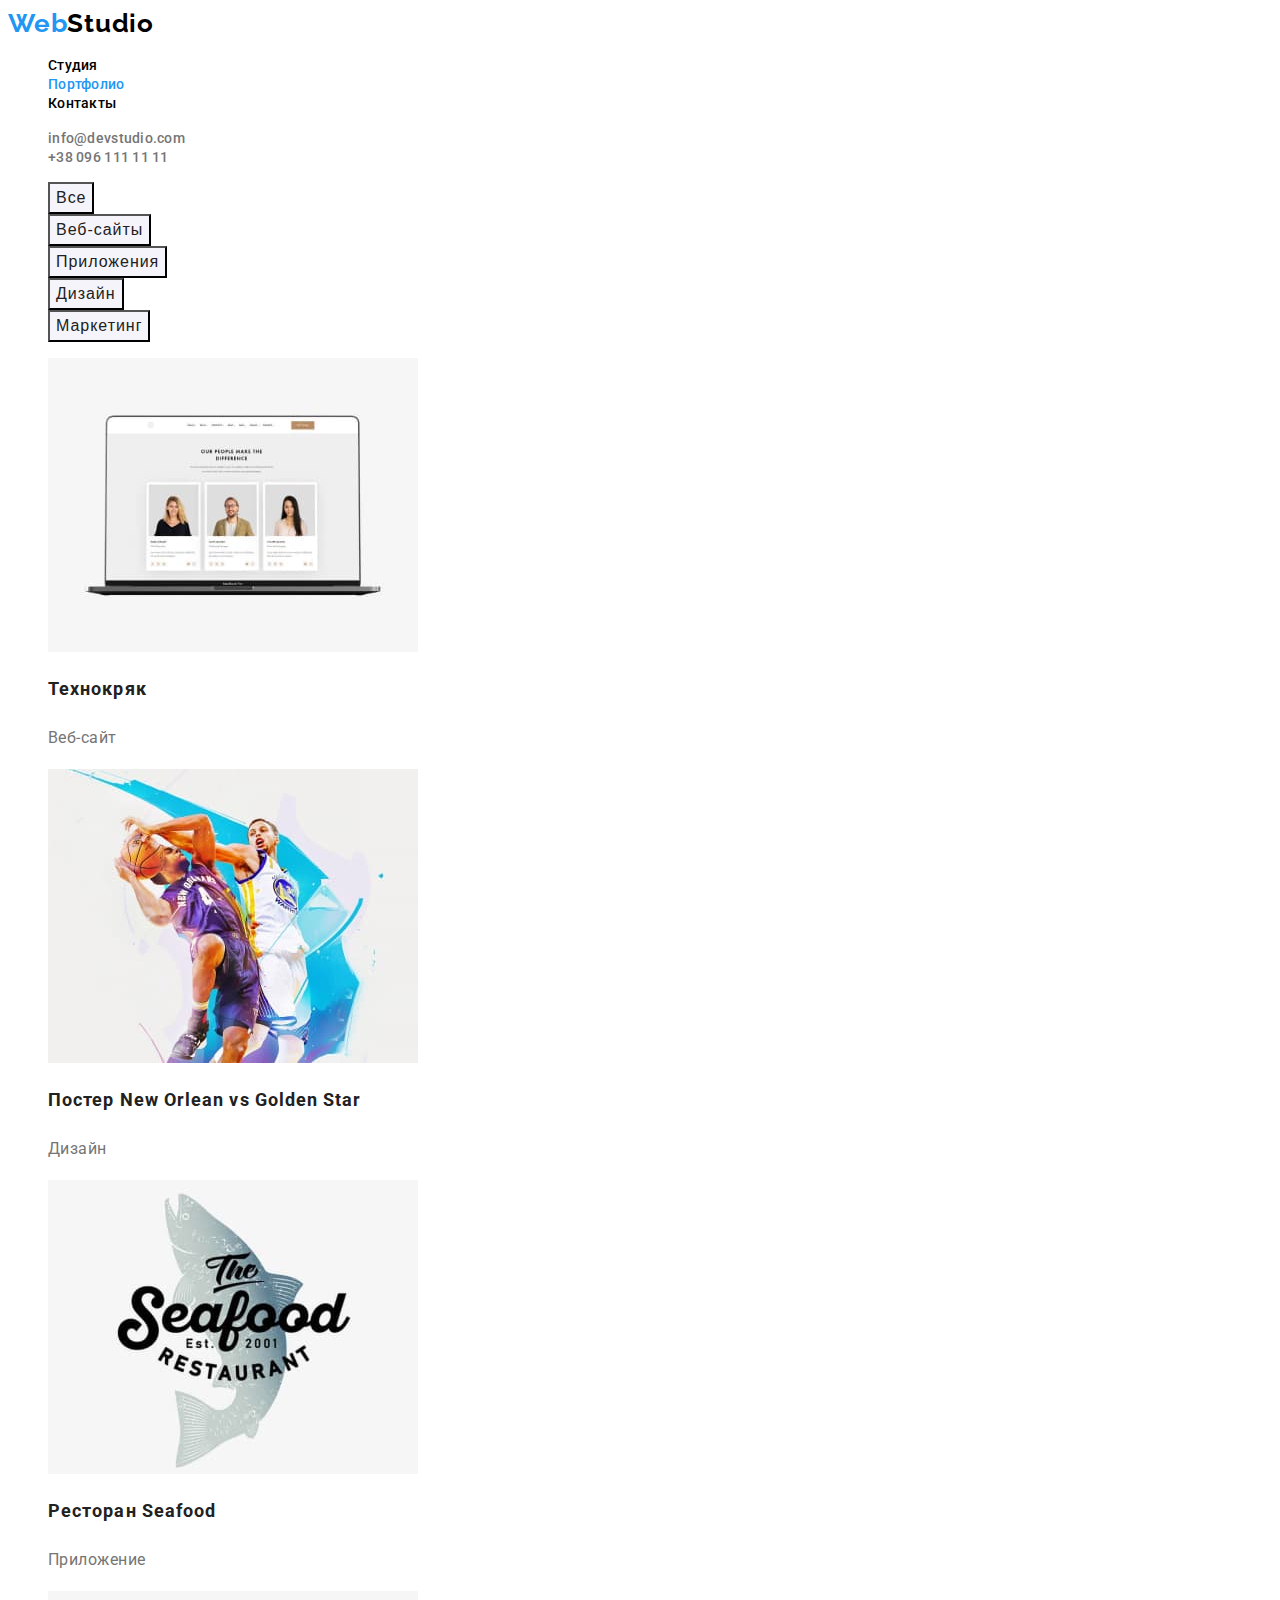
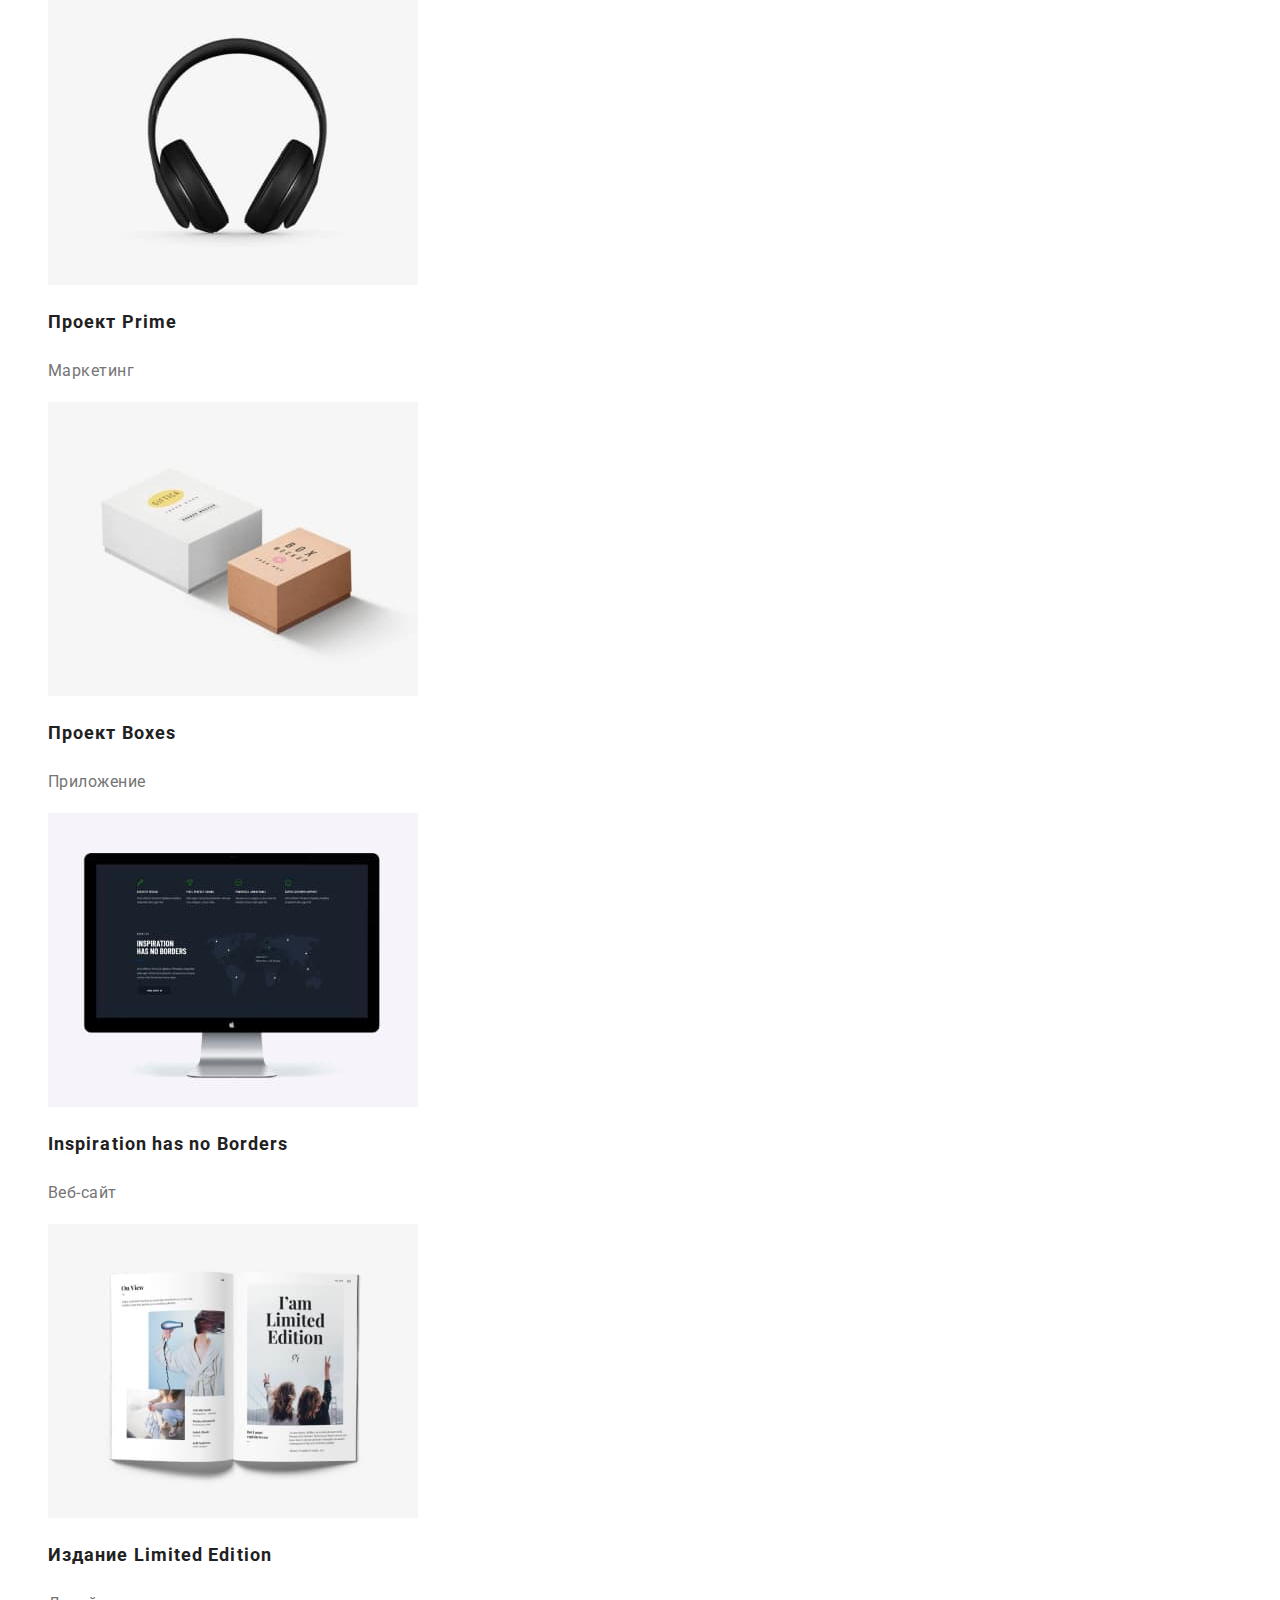
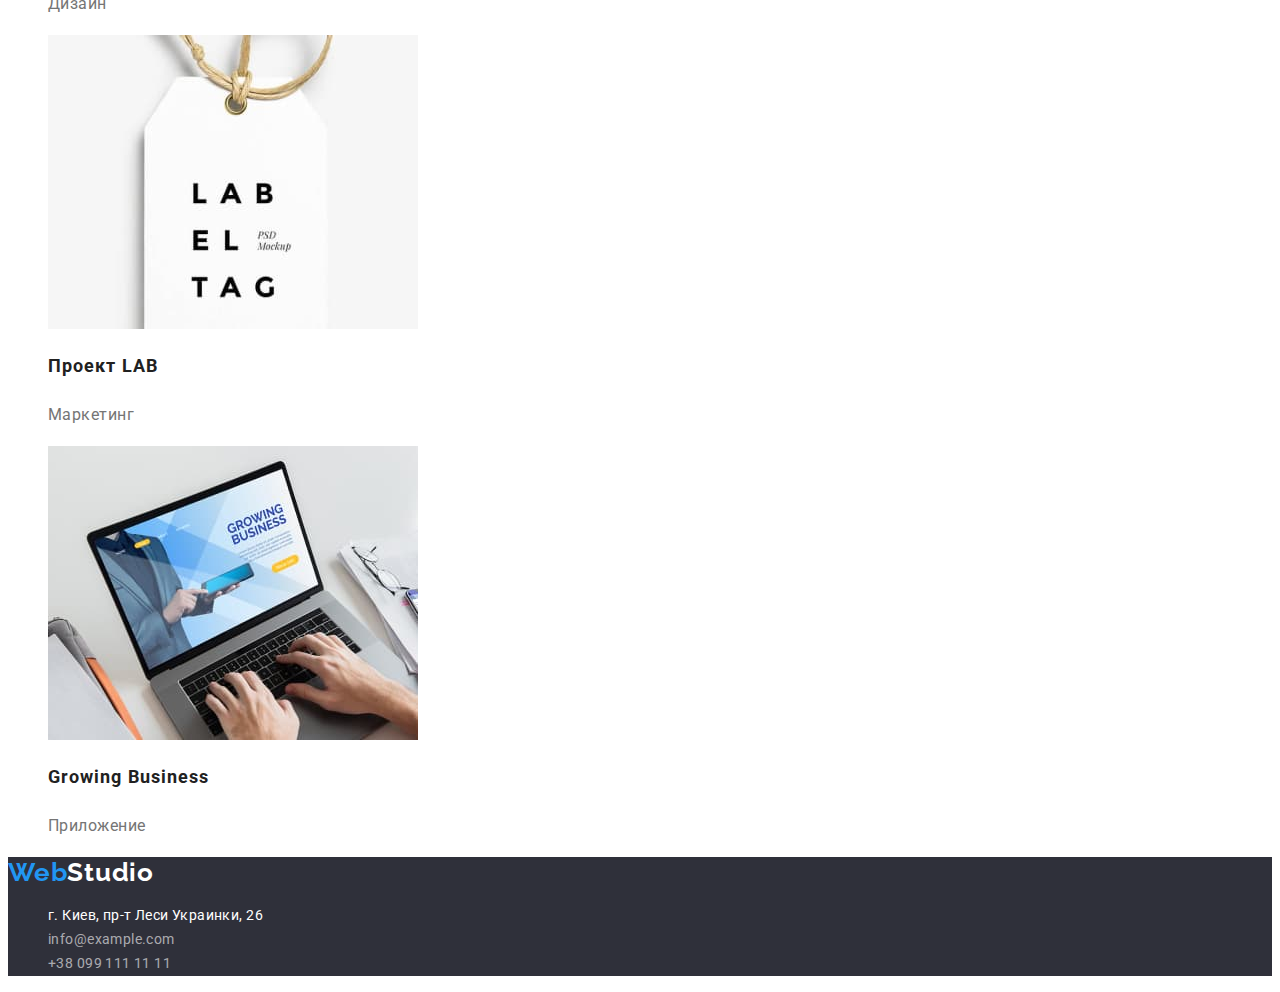
==== portfolio.html @ 6eb665c5 "Creature(12.05.2021)" ====
<!DOCTYPE html>
<html lang="ru">

<head>
    <meta charset="UTF-8">
    <meta http-equiv="X-UA-Compatible" content="IE=edge">
    <meta name="viewport" content="width=device-width, initial-scale=1.0">
    <title>WebStudio</title>
    <link rel="preconnect" href="https://fonts.gstatic.com">
    <link href="https://fonts.googleapis.com/css2?family=Raleway:wght@700&family=Roboto:wght@400;500;700;900&display=swap" rel="stylesheet">
    <link rel="stylesheet" href="./css/styles.css">
</head>

<body>
    <!-- HEADER -->
    <header class="header">
        <nav class="navigation">
            <a class="logo-link link" href="./index.html" lang="en">Web<span class="logo">Studio</span></a>
            <ul class="menu list">
                <li class="menu-item">
                    <a class="menu-link link" href="./index.html">Студия</a>
                </li>
                <li class="menu-item">
                    <a class="menu-link link accent" href="">Портфолио</a>
                </li>
                <li class="menu-item">
                    <a class="menu-link link" href="">Контакты</a>
                </li>
            </ul>
        </nav>
        <ul class="header-contact list">
            <li class="header-contact-item">
                <a class="header-contact-link link" href="mailto:info@devstudio.com">info@devstudio.com</a>
            </li>
            <li class="header-contact-item">
                <a class="header-contact-link link" href="tel:+380961111111">+38 096 111 11 11</a>
            </li>
        </ul>

    </header>
    <main>
        <!-- PORTFOLIO -->
        <section class="portfolio">
            <h1 class="visually-hidden">PORTFOLIO</h1>
                <ul class="portfolio-menu list">
                    <li class="portfolio-menu-item">
                        <button class="modal-button" type="button">Все</button>
                    </li>
                    <li class="portfolio-menu-item">
                        <button class="modal-button" type="button">Веб-сайты</button>
                    </li>
                    <li class="portfolio-menu-item">
                        <button class="modal-button" type="button">Приложения</button>
                    </li>
                    <li class="portfolio-menu-item">
                        <button class="modal-button" type="button">Дизайн</button>
                    </li>
                    <li class="portfolio-menu-item">
                        <button class="modal-button" type="button">Маркетинг</button>
                    </li>
                </ul>
               <ul class="portfolio-img list">
                   <li class="portfolio-img-item"><a class="link" href=""><img src="./images/portfolio/img-1.jpg" alt="Технокряк" width="370" height="294">
                <h2 class="portfolio-title">Технокряк</h2>
                <p class="portfolio-text">Веб-сайт</p></a>
                </li>
                   <li class="portfolio-img-item"><a class="link" href=""><img src="./images/portfolio/img-2.jpg" alt="Постер New Orlean vs Golden Star" width="370" height="294">
                <h2 class="portfolio-title">Постер New Orlean vs Golden Star</h2>
                <p class="portfolio-text">Дизайн</p></a>
                </li>
                   <li class="portfolio-img-item"><a class="link" href=""><img src="./images/portfolio/img-3.jpg" alt="Ресторан Seafood" width="370" height="294">
                <h2 class="portfolio-title">Ресторан Seafood</h2>
                <p class="portfolio-text">Приложение</p></a>
                </li>
                   <li class="portfolio-img-item"><a class="link" href=""><img src="./images/portfolio/img-4.jpg" alt="Проект Prime" width="370" height="294">
                <h2 class="portfolio-title">Проект Prime</h2>
                <p class="portfolio-text">Маркетинг</p></a>
                </li>
                   <li class="portfolio-img-item"><a class="link" href=""><img src="./images/portfolio/img-5.jpg" alt="Проект Boxes" width="370" height="294">
                <h2 class="portfolio-title">Проект Boxes</h2>
                <p class="portfolio-text">Приложение</p></a>
                </li>
                   <li class="portfolio-img-item"><a class="link" href=""><img src="./images/portfolio/img-6.jpg" alt="Inspiration has no Borders" width="370" height="294">
                <h2 class="portfolio-title">Inspiration has no Borders</h2>
                <p class="portfolio-text">Веб-сайт</p></a>
                </li>
                   <li class="portfolio-img-item"><a class="link" href=""><img src="./images/portfolio/img-7.jpg" alt="Издание Limited Edition" width="370" height="294">
                <h2 class="portfolio-title">Издание Limited Edition</h2>
                <p class="portfolio-text">Дизайн</p></a>
                </li>
                   <li class="portfolio-img-item"><a class="link" href=""><img src="./images/portfolio/img-8.jpg" alt="Проект LAB" width="370" height="294">
                <h2 class="portfolio-title">Проект LAB</h2>
                <p class="portfolio-text">Маркетинг</p></a>
                </li>
                   <li class="portfolio-img-item"><a class="link" href=""><img src="./images/portfolio/img-9.jpg" alt="Growing Business" width="370" height="294">
                <h2 class="portfolio-title">Growing Business</h2>
                <p class="portfolio-text">Приложение</p></a>
                </li>
               </ul>
        </section>
    </main>
    <footer class="footer">
        <!-- FOOTER -->
        <a class="logo-link link" href="./index.html" lang="en">Web<span class="logo-fotter">Studio</span></a>
        <address class="address">
            <ul class="foter-list list">
                <li class="address-list-item">
                    <a class="address-link link" href="https://goo.gl/maps/4MCAR5dcS3GXs3jD7" target="_blank"
                        rel="noopener noreferrer">г. Киев, пр-т Леси Украинки, 26</a>
                </li>
                <li class="address-list-item">
                    <a class="address-contact-link link" href="mailto:info@example.com">info@example.com</a>
                </li>
                <li class="address-list-item">
                    <a class="address-contact-link link" href="tel:+380991111111">+38 099 111 11 11</a>
                </li>
            </ul>
        </address>
    </footer>
</body>

</html>
---- css/styles.css ----
:root {
  --main-font: 'Roboto', 'Times New Roman', 'Courier', sans-serif;
  --secondary-font: 'Raleway', sans-serif;
  --accent-color: #2196f3;
  --background-color: #2f303a;
  --background-grey-color: #f5f4fa;
  --title-color: #212121;
  --white-color: #ffffff;
  --grey-color: #757575;
  --black-color: #000000;
  --address-link-color: rgba(255, 255, 255, 0.6);
}

.list {
  list-style: none;
}

.link {
  text-decoration: none;
}

body {
  font-family: var(--main-font);
  color: var(--grey-color);
}

/* ============ HEADER ========== */
.logo {
  color: var(--black-color);
}

.logo-link {
  font-family: 'Raleway', sans-serif;
  font-weight: 700;
  font-size: 26px;
  line-height: 1.19;
  letter-spacing: 0.03em;
  color: var(--accent-color);
}

.menu-link {
  font-weight: 500;
  font-size: 14px;
  line-height: 1.14;
  letter-spacing: 0.02em;
  color: var(--black-color);
}
.accent {
  color: var(--accent-color);
}

.menu-link:hover,
.menu-link:focus {
  color: var(--accent-color);
}

.header-contact-link {
  font-weight: 500;
  font-size: 14px;
  line-height: 1.14;
  letter-spacing: 0.02em;
  color: var(--grey-color);
}

.header-contact-link:hover,
.header-contact-link:focus {
  color: var(--accent-color);
}
/* ============ END HEADER ========== */

.visually-hidden {
  position: absolute;
  width: 1px;
  height: 1px;
  margin: -1px;
  border: 0;
  padding: 0;

  white-space: nowrap;
  clip-path: inset(100%);
  clip: rect(0 0 0 0);
  overflow: hidden;
}

/* ========== BANNER ========== */
.banner {
  background-color: var(--background-color);
}
.banner-title {
  font-weight: 900;
  font-size: 44px;
  line-height: 1.36;
  letter-spacing: 0.06em;
  text-transform: uppercase;
  color: var(--white-color);
}
.modal-btn {
  font-weight: 700;
  font-size: 16px;
  line-height: 1.88;
  letter-spacing: 0.06em;
  cursor: pointer;
  background-color: var(--accent-color);
  color: var(--white-color);
}
.modal-btn:hover,
.modal-btn:focus {
  background-color: var(--accent-color);
  color: var(--white-color);
}
/* ========== END BANNER ========== */

/* ========== SKILLS ========== */

.skills-list-title {
  font-weight: 700;
  font-size: 14px;
  line-height: 1.14;
  letter-spacing: 0.03em;
  text-transform: uppercase;
  color: var(--title-color);
}

.skills-list-suptitle {
  font-weight: 400;
  font-size: 14px;
  line-height: 1.71;
  letter-spacing: 0.03em;
}
/* ========== END SKILLS ========== */

/* ========== PICTURES ========== */
.pictures-title {
  font-weight: 700;
  font-size: 36px;
  line-height: 1.17;
  letter-spacing: 0.03em;
  color: var(--title-color);
}
/* ========== END PICTURES ========== */

/* ========== TEAM ========== */
.team {
  background-color: var(--background-team-color);
}
.team-title {
  font-weight: 700;
  font-size: 36px;
  line-height: 1.17;
  letter-spacing: 0.03em;
  color: var(--title-color);
}
.team-list-item-name {
  font-weight: 500;
  font-size: 16px;
  line-height: 1.19;
  letter-spacing: 0.03em;
  color: var(--title-color);
}
.team-list-item-position {
  font-weight: 400;
  font-size: 16px;
  line-height: 1.19;
  letter-spacing: 0.03em;
}
/* ========== END TEAM ========== */

/* ========== PORTFOLIO ========== */
.modal-button {
  background-color: var(--background-grey-color);
  font-weight: 500;
  font-size: 16px;
  line-height: 1.63;
  letter-spacing: 0.06em;
  cursor: pointer;
  color: var(--title-color);
}

.modal-button:hover,
.modal-button:focus {
  color: var(--white-color);
  background-color: var(--accent-color);
}
.portfolio-title {
  font-weight: 700;
  font-size: 18px;
  line-height: 2;
  letter-spacing: 0.06em;
  color: var(--title-color);
}
.portfolio-text {
  font-weight: 400;
  font-size: 16px;
  line-height: 1.88;
  letter-spacing: 0.03em;
  color: var(--grey-color);
}
/* ========== END PORTFOLIO ========== */

/* ========== FOOTER ========== */
.footer {
  background-color: var(--background-color);
}
.logo-fotter {
  color: var(--white-color);
}
.address-link {
  font-style: normal;
  font-weight: 400;
  font-size: 14px;
  line-height: 1.71;
  letter-spacing: 0.03em;
  color: var(--white-color);
}
.address-contact-link {
  font-style: normal;
  font-weight: 400;
  font-size: 14px;
  line-height: 1.71;
  letter-spacing: 0.03em;

  color: var(--address-link-color);
}
.address-link:hover,
.address-link:focus {
  color: var(--white-color);
}

.address-contact-link:hover,
.address-contact-link:focus {
  color: var(--address-link-color);
}
/* ========== END FOOTER ========== */
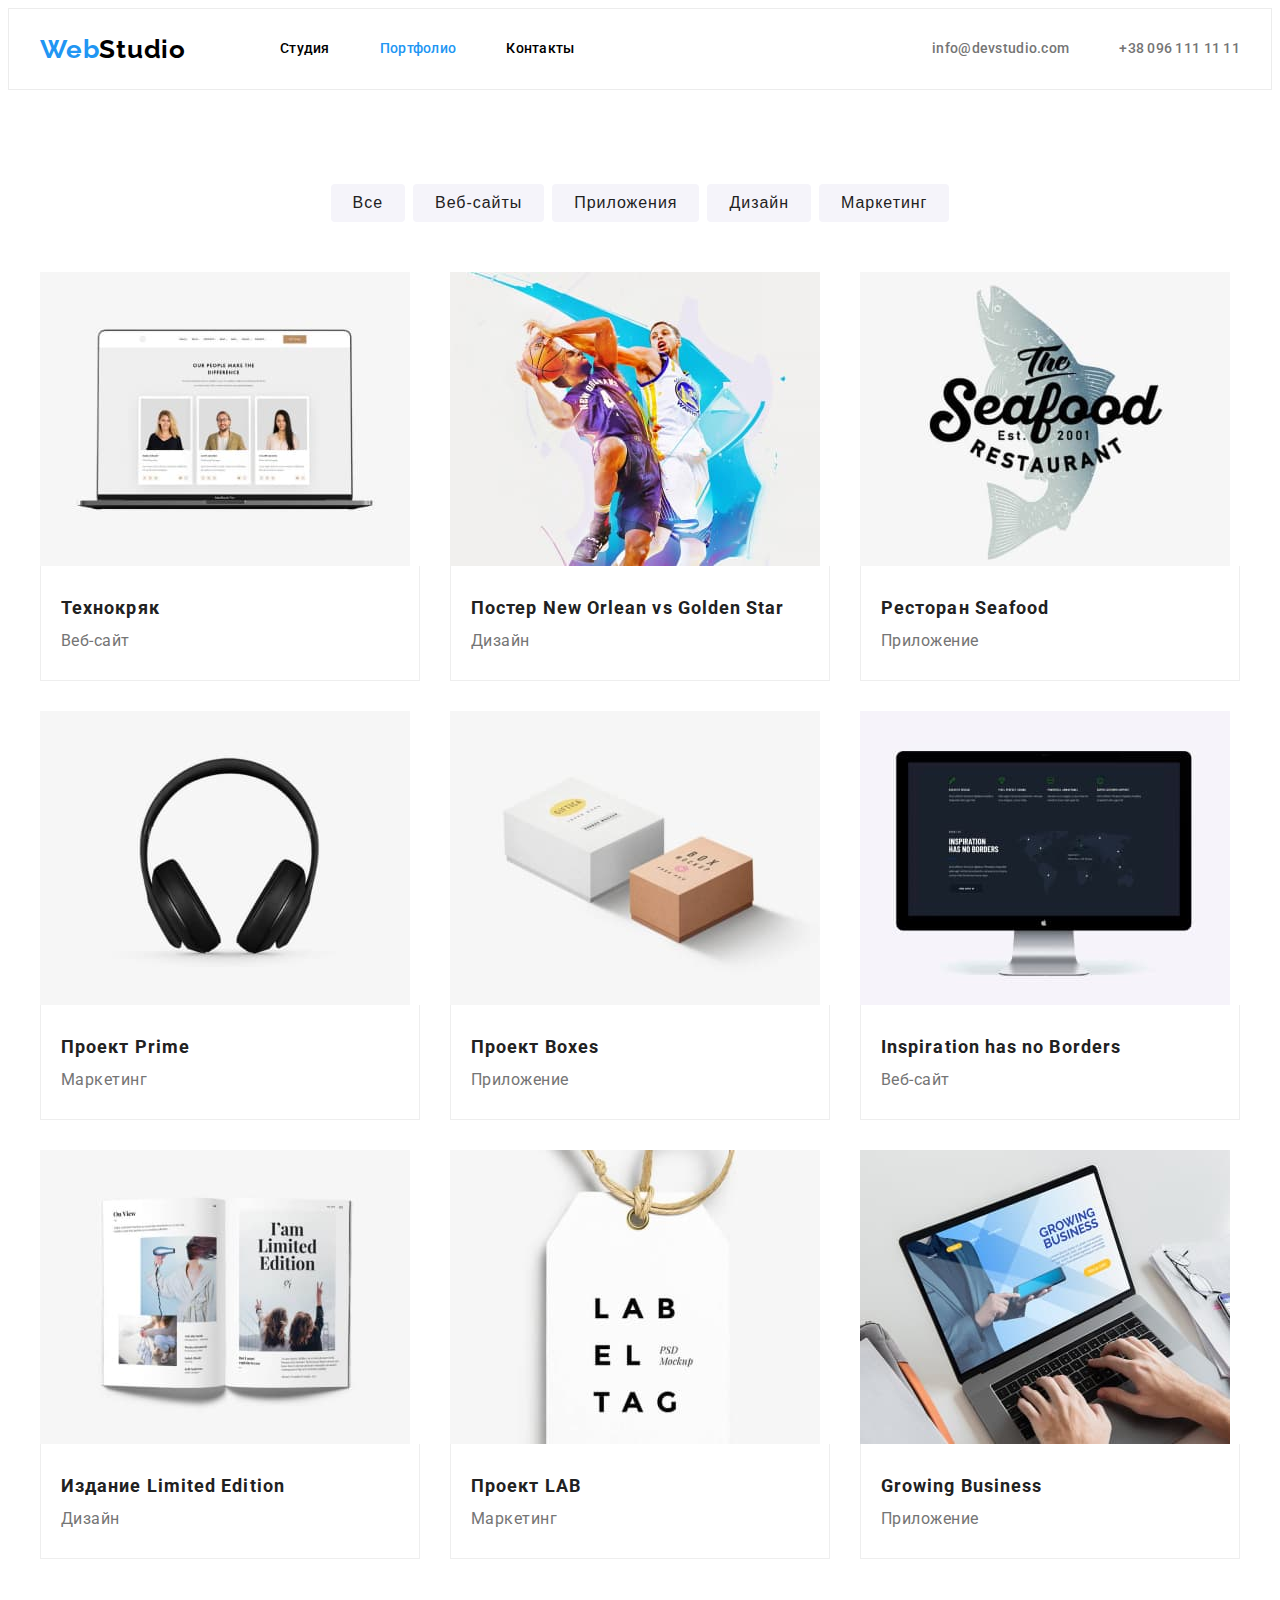
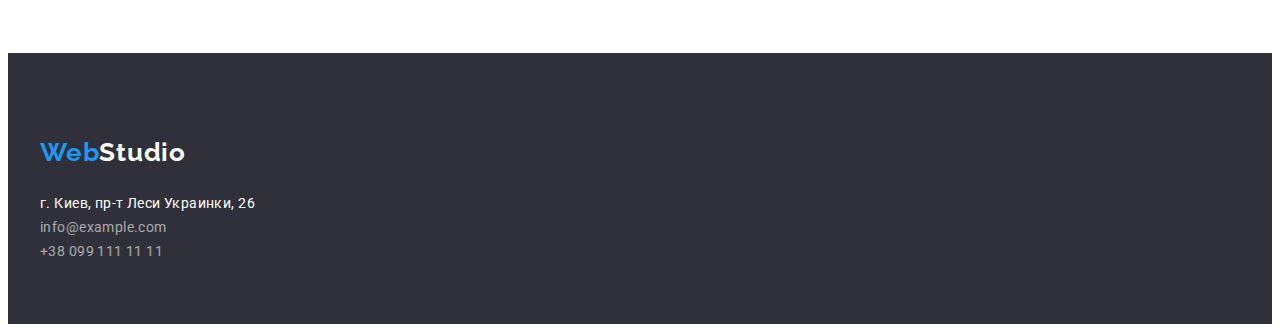
==== commit e4b8d9b4: "DZ_3(16.05.2021)" ====
--- a/portfolio.html
+++ b/portfolio.html
@@ -8,39 +8,44 @@
     <title>WebStudio</title>
     <link rel="preconnect" href="https://fonts.gstatic.com">
     <link href="https://fonts.googleapis.com/css2?family=Raleway:wght@700&family=Roboto:wght@400;500;700;900&display=swap" rel="stylesheet">
+    <link rel="stylesheet" href="https://cdnjs.cloudflare.com/ajax/libs/modern-normalize/1.0.0/modern-normalize.min.css"
+        integrity="sha512-ISS7cAi1PEhQ8jnbJpJZMd29NlhNj4AWYyLOSp2CE/CsHxTCu+r+t0D2yoJudVrd0/8fTVPUVDzY5Tvli75u/g=="
+        crossorigin="anonymous" />
     <link rel="stylesheet" href="./css/styles.css">
 </head>
 
 <body>
     <!-- HEADER -->
     <header class="header">
-        <nav class="navigation">
-            <a class="logo-link link" href="./index.html" lang="en">Web<span class="logo">Studio</span></a>
-            <ul class="menu list">
-                <li class="menu-item">
-                    <a class="menu-link link" href="./index.html">Студия</a>
+        <div class="container header-container">
+            <nav class="navigation">
+                <a class="logo-link link" href="./index.html" lang="en">Web<span class="logo">Studio</span></a>
+                <ul class="menu list">
+                    <li class="menu-item">
+                        <a class="menu-link link" href="./index.html">Студия</a>
+                    </li>
+                    <li class="menu-item">
+                        <a class="menu-link link accent" href="">Портфолио</a>
+                    </li>
+                    <li class="menu-item">
+                        <a class="menu-link link" href="">Контакты</a>
+                    </li>
+                </ul>
+            </nav>
+            <ul class="header-contact list">
+                <li class="header-contact-item">
+                    <a class="header-contact-link link" href="mailto:info@devstudio.com">info@devstudio.com</a>
                 </li>
-                <li class="menu-item">
-                    <a class="menu-link link accent" href="">Портфолио</a>
-                </li>
-                <li class="menu-item">
-                    <a class="menu-link link" href="">Контакты</a>
+                <li class="header-contact-item">
+                    <a class="header-contact-link link" href="tel:+380961111111">+38 096 111 11 11</a>
                 </li>
             </ul>
-        </nav>
-        <ul class="header-contact list">
-            <li class="header-contact-item">
-                <a class="header-contact-link link" href="mailto:info@devstudio.com">info@devstudio.com</a>
-            </li>
-            <li class="header-contact-item">
-                <a class="header-contact-link link" href="tel:+380961111111">+38 096 111 11 11</a>
-            </li>
-        </ul>
-
+        </div>
     </header>
     <main>
         <!-- PORTFOLIO -->
-        <section class="portfolio">
+        <section class="portfolio section">
+            <div class="container">
             <h1 class="visually-hidden">PORTFOLIO</h1>
                 <ul class="portfolio-menu list">
                     <li class="portfolio-menu-item">
@@ -60,62 +65,101 @@
                     </li>
                 </ul>
                <ul class="portfolio-img list">
-                   <li class="portfolio-img-item"><a class="link" href=""><img src="./images/portfolio/img-1.jpg" alt="Технокряк" width="370" height="294">
-                <h2 class="portfolio-title">Технокряк</h2>
-                <p class="portfolio-text">Веб-сайт</p></a>
+                   <li class="portfolio-img-item">
+                            <a class="link" href=""><img src="./images/portfolio/img-1.jpg" alt="Технокряк" width="370" height="294">
+                                <div class="portfolio-content">
+                                    <h2 class="portfolio-title">Технокряк</h2>
+                                    <p class="portfolio-text">Веб-сайт</p>
+                                </div>
+                            </a>
                 </li>
-                   <li class="portfolio-img-item"><a class="link" href=""><img src="./images/portfolio/img-2.jpg" alt="Постер New Orlean vs Golden Star" width="370" height="294">
-                <h2 class="portfolio-title">Постер New Orlean vs Golden Star</h2>
-                <p class="portfolio-text">Дизайн</p></a>
+                   <li class="portfolio-img-item">
+                            <a class="link" href=""><img src="./images/portfolio/img-2.jpg" alt="Постер New Orlean vs Golden Star" width="370" height="294">
+                                <div class="portfolio-content">
+                                    <h2 class="portfolio-title">Постер New Orlean vs Golden Star</h2>
+                                    <p class="portfolio-text">Дизайн</p>
+                                </div>
+                            </a>
                 </li>
-                   <li class="portfolio-img-item"><a class="link" href=""><img src="./images/portfolio/img-3.jpg" alt="Ресторан Seafood" width="370" height="294">
-                <h2 class="portfolio-title">Ресторан Seafood</h2>
-                <p class="portfolio-text">Приложение</p></a>
+                   <li class="portfolio-img-item">
+                            <a class="link" href=""><img src="./images/portfolio/img-3.jpg" alt="Ресторан Seafood" width="370" height="294">
+                                <div class="portfolio-content">
+                                    <h2 class="portfolio-title">Ресторан Seafood</h2>
+                                    <p class="portfolio-text">Приложение</p>
+                                </div>
+                            </a>
                 </li>
-                   <li class="portfolio-img-item"><a class="link" href=""><img src="./images/portfolio/img-4.jpg" alt="Проект Prime" width="370" height="294">
-                <h2 class="portfolio-title">Проект Prime</h2>
-                <p class="portfolio-text">Маркетинг</p></a>
+                   <li class="portfolio-img-item">
+                            <a class="link" href=""><img src="./images/portfolio/img-4.jpg" alt="Проект Prime" width="370" height="294">
+                                <div class="portfolio-content">
+                                    <h2 class="portfolio-title">Проект Prime</h2>
+                                    <p class="portfolio-text">Маркетинг</p>
+                                </div>
+                            </a>
                 </li>
-                   <li class="portfolio-img-item"><a class="link" href=""><img src="./images/portfolio/img-5.jpg" alt="Проект Boxes" width="370" height="294">
-                <h2 class="portfolio-title">Проект Boxes</h2>
-                <p class="portfolio-text">Приложение</p></a>
+                   <li class="portfolio-img-item">
+                            <a class="link" href=""><img src="./images/portfolio/img-5.jpg" alt="Проект Boxes" width="370" height="294">
+                                <div class="portfolio-content">
+                                    <h2 class="portfolio-title">Проект Boxes</h2>
+                                    <p class="portfolio-text">Приложение</p>
+                                </div>
+                            </a>
                 </li>
-                   <li class="portfolio-img-item"><a class="link" href=""><img src="./images/portfolio/img-6.jpg" alt="Inspiration has no Borders" width="370" height="294">
-                <h2 class="portfolio-title">Inspiration has no Borders</h2>
-                <p class="portfolio-text">Веб-сайт</p></a>
+                   <li class="portfolio-img-item">
+                            <a class="link" href=""><img src="./images/portfolio/img-6.jpg" alt="Inspiration has no Borders" width="370" height="294">
+                                <div class="portfolio-content">
+                                    <h2 class="portfolio-title">Inspiration has no Borders</h2>
+                                    <p class="portfolio-text">Веб-сайт</p>
+                                </div>
+                            </a>
                 </li>
-                   <li class="portfolio-img-item"><a class="link" href=""><img src="./images/portfolio/img-7.jpg" alt="Издание Limited Edition" width="370" height="294">
-                <h2 class="portfolio-title">Издание Limited Edition</h2>
-                <p class="portfolio-text">Дизайн</p></a>
+                   <li class="portfolio-img-item">
+                            <a class="link" href=""><img src="./images/portfolio/img-7.jpg" alt="Издание Limited Edition" width="370" height="294">
+                                <div class="portfolio-content">
+                                    <h2 class="portfolio-title">Издание Limited Edition</h2>
+                                    <p class="portfolio-text">Дизайн</p>
+                                </div>
+                    </a>
                 </li>
-                   <li class="portfolio-img-item"><a class="link" href=""><img src="./images/portfolio/img-8.jpg" alt="Проект LAB" width="370" height="294">
-                <h2 class="portfolio-title">Проект LAB</h2>
-                <p class="portfolio-text">Маркетинг</p></a>
+                   <li class="portfolio-img-item">
+                            <a class="link" href=""><img src="./images/portfolio/img-8.jpg" alt="Проект LAB" width="370" height="294">
+                                <div class="portfolio-content">
+                                    <h2 class="portfolio-title">Проект LAB</h2>
+                                    <p class="portfolio-text">Маркетинг</p>
+                                </div>
+                    </a>
                 </li>
-                   <li class="portfolio-img-item"><a class="link" href=""><img src="./images/portfolio/img-9.jpg" alt="Growing Business" width="370" height="294">
-                <h2 class="portfolio-title">Growing Business</h2>
-                <p class="portfolio-text">Приложение</p></a>
+                   <li class="portfolio-img-item">
+                            <a class="link" href=""><img src="./images/portfolio/img-9.jpg" alt="Growing Business" width="370" height="294">
+                                <div class="portfolio-content">
+                                    <h2 class="portfolio-title">Growing Business</h2>
+                                    <p class="portfolio-text">Приложение</p>
+                                </div>
+                    </a>
                 </li>
                </ul>
+            </div>
         </section>
     </main>
     <footer class="footer">
         <!-- FOOTER -->
-        <a class="logo-link link" href="./index.html" lang="en">Web<span class="logo-fotter">Studio</span></a>
-        <address class="address">
-            <ul class="foter-list list">
-                <li class="address-list-item">
-                    <a class="address-link link" href="https://goo.gl/maps/4MCAR5dcS3GXs3jD7" target="_blank"
-                        rel="noopener noreferrer">г. Киев, пр-т Леси Украинки, 26</a>
-                </li>
-                <li class="address-list-item">
-                    <a class="address-contact-link link" href="mailto:info@example.com">info@example.com</a>
-                </li>
-                <li class="address-list-item">
-                    <a class="address-contact-link link" href="tel:+380991111111">+38 099 111 11 11</a>
-                </li>
-            </ul>
-        </address>
+        <div class="container">
+            <a class="logo-link link" href="./index.html" lang="en">Web<span class="logo-fotter">Studio</span></a>
+            <address class="address">
+                <ul class="foter-list list">
+                    <li class="address-list-item">
+                        <a class="address-link link" href="https://goo.gl/maps/4MCAR5dcS3GXs3jD7" target="_blank"
+                            rel="noopener noreferrer">г. Киев, пр-т Леси Украинки, 26</a>
+                    </li>
+                    <li class="address-list-item">
+                        <a class="address-contact-link link" href="mailto:info@example.com">info@example.com</a>
+                    </li>
+                    <li class="address-list-item">
+                        <a class="address-contact-link link" href="tel:+380991111111">+38 099 111 11 11</a>
+                    </li>
+                </ul>
+            </address>
+        </div>
     </footer>
 </body>
 
--- a/css/styles.css
+++ b/css/styles.css
@@ -9,6 +9,30 @@
   --grey-color: #757575;
   --black-color: #000000;
   --address-link-color: rgba(255, 255, 255, 0.6);
+  --background-team-color: #f5f4fa;
+  --border-fon: #eeeeee;
+}
+
+h1,
+h2,
+h3,
+h4,
+h5,
+h6,
+p {
+  margin-top: 0;
+  margin-bottom: 0;
+}
+
+ul,
+ol {
+  margin-top: 0;
+  margin-bottom: 0;
+  padding-left: 0;
+}
+
+img {
+  display: block;
 }
 
 .list {
@@ -17,6 +41,18 @@
 
 .link {
   text-decoration: none;
+}
+
+.section {
+  padding-top: 94px;
+  padding-bottom: 94px;
+}
+
+.container {
+  width: 1200px;
+  padding-left: 15px;
+  padding-right: 15px;
+  margin: 0 auto;
 }
 
 body {
@@ -25,11 +61,43 @@
 }
 
 /* ============ HEADER ========== */
+.header {
+  border: 1px solid #ececec;
+}
+.header-container {
+  display: flex;
+  align-items: center;
+}
+
+.navigation {
+  display: flex;
+  align-items: center;
+}
+
+.menu {
+  display: flex;
+  align-items: center;
+  margin-left: 94px;
+}
+
+.menu-item + .menu-item {
+  margin-left: 50px;
+}
+
+.header-contact {
+  display: flex;
+  align-items: center;
+  margin-left: auto;
+}
+
 .logo {
   color: var(--black-color);
 }
 
 .logo-link {
+  display: block;
+  padding-top: 24px;
+  padding-bottom: 24px;
   font-family: 'Raleway', sans-serif;
   font-weight: 700;
   font-size: 26px;
@@ -39,6 +107,9 @@
 }
 
 .menu-link {
+  display: block;
+  padding-top: 32px;
+  padding-bottom: 32px;
   font-weight: 500;
   font-size: 14px;
   line-height: 1.14;
@@ -53,8 +124,13 @@
 .menu-link:focus {
   color: var(--accent-color);
 }
-
+.header-contact-item + .header-contact-item {
+  margin-left: 50px;
+}
 .header-contact-link {
+  display: block;
+  padding-top: 32px;
+  padding-bottom: 32px;
   font-weight: 500;
   font-size: 14px;
   line-height: 1.14;
@@ -84,8 +160,11 @@
 
 /* ========== BANNER ========== */
 .banner {
+  padding: 200px 0;
+  text-align: center;
   background-color: var(--background-color);
 }
+
 .banner-title {
   font-weight: 900;
   font-size: 44px;
@@ -95,10 +174,15 @@
   color: var(--white-color);
 }
 .modal-btn {
+  display: inline-block;
+  border-radius: 4px;
+  border: none;
+  padding: 10px 32px;
   font-weight: 700;
   font-size: 16px;
   line-height: 1.88;
   letter-spacing: 0.06em;
+  margin-top: 30px;
   cursor: pointer;
   background-color: var(--accent-color);
   color: var(--white-color);
@@ -111,7 +195,20 @@
 /* ========== END BANNER ========== */
 
 /* ========== SKILLS ========== */
-
+.skills {
+  padding-top: 94px;
+}
+.skills-list {
+  margin-left: -30px;
+  margin-top: -30px;
+  display: flex;
+  flex-wrap: wrap;
+}
+.skills-list-item {
+  flex-basis: calc((100% - 120px) / 4);
+  margin-left: 30px;
+  margin-top: 30px;
+}
 .skills-list-title {
   font-weight: 700;
   font-size: 14px;
@@ -122,6 +219,7 @@
 }
 
 .skills-list-suptitle {
+  margin-top: 10px;
   font-weight: 400;
   font-size: 14px;
   line-height: 1.71;
@@ -130,25 +228,59 @@
 /* ========== END SKILLS ========== */
 
 /* ========== PICTURES ========== */
+.pictures-list {
+  margin-left: -30px;
+  margin-top: -30px;
+  display: flex;
+  flex-wrap: wrap;
+}
+.pictures-list-item {
+  flex-basis: calc((100% - 90px) / 3);
+  margin-left: 30px;
+  margin-top: 30px;
+}
 .pictures-title {
+  text-align: center;
+  margin-bottom: 50px;
   font-weight: 700;
   font-size: 36px;
   line-height: 1.17;
   letter-spacing: 0.03em;
   color: var(--title-color);
 }
+
 /* ========== END PICTURES ========== */
 
 /* ========== TEAM ========== */
+.team-list {
+  margin-left: -30px;
+  margin-top: -30px;
+  display: flex;
+  flex-wrap: wrap;
+}
+
 .team {
   background-color: var(--background-team-color);
 }
 .team-title {
+  text-align: center;
+  margin-bottom: 50px;
   font-weight: 700;
   font-size: 36px;
   line-height: 1.17;
   letter-spacing: 0.03em;
   color: var(--title-color);
+}
+.team-list-item {
+  text-align: center;
+  flex-basis: calc((100% - 120px) / 4);
+  margin-left: 30px;
+  margin-top: 30px;
+  border-radius: 0px 0px 4px 4px;
+}
+.team-list-content {
+  padding: 30px 0;
+  background: var(--white-color);
 }
 .team-list-item-name {
   font-weight: 500;
@@ -158,6 +290,7 @@
   color: var(--title-color);
 }
 .team-list-item-position {
+  margin-top: 10px;
   font-weight: 400;
   font-size: 16px;
   line-height: 1.19;
@@ -166,7 +299,38 @@
 /* ========== END TEAM ========== */
 
 /* ========== PORTFOLIO ========== */
+.portfolio-menu {
+  margin-bottom: 50px;
+  display: flex;
+  align-items: center;
+  justify-content: center;
+}
+.portfolio-menu-item + .portfolio-menu-item {
+  margin-left: 8px;
+}
+.portfolio-img {
+  display: flex;
+  margin-left: -30px;
+  margin-top: -30px;
+  flex-wrap: wrap;
+}
+.portfolio-img-item {
+  flex-basis: calc((100% - 90px) / 3);
+  margin-left: 30px;
+  margin-top: 30px;
+}
+
+.portfolio-content {
+  padding: 24px 20px;
+  border: 1px solid var(--border-fon);
+  border-top: none;
+  background: var(--white-color);
+}
+
 .modal-button {
+  border: none;
+  border-radius: 4px;
+  padding: 6px 22px;
   background-color: var(--background-grey-color);
   font-weight: 500;
   font-size: 16px;
@@ -178,6 +342,8 @@
 
 .modal-button:hover,
 .modal-button:focus {
+  box-shadow: 0px 3px 1px rgba(0, 0, 0, 0.1), 0px 1px 2px rgba(0, 0, 0, 0.08),
+    0px 2px 2px rgba(0, 0, 0, 0.12);
   color: var(--white-color);
   background-color: var(--accent-color);
 }
@@ -199,6 +365,7 @@
 
 /* ========== FOOTER ========== */
 .footer {
+  padding: 60px 0;
   background-color: var(--background-color);
 }
 .logo-fotter {
